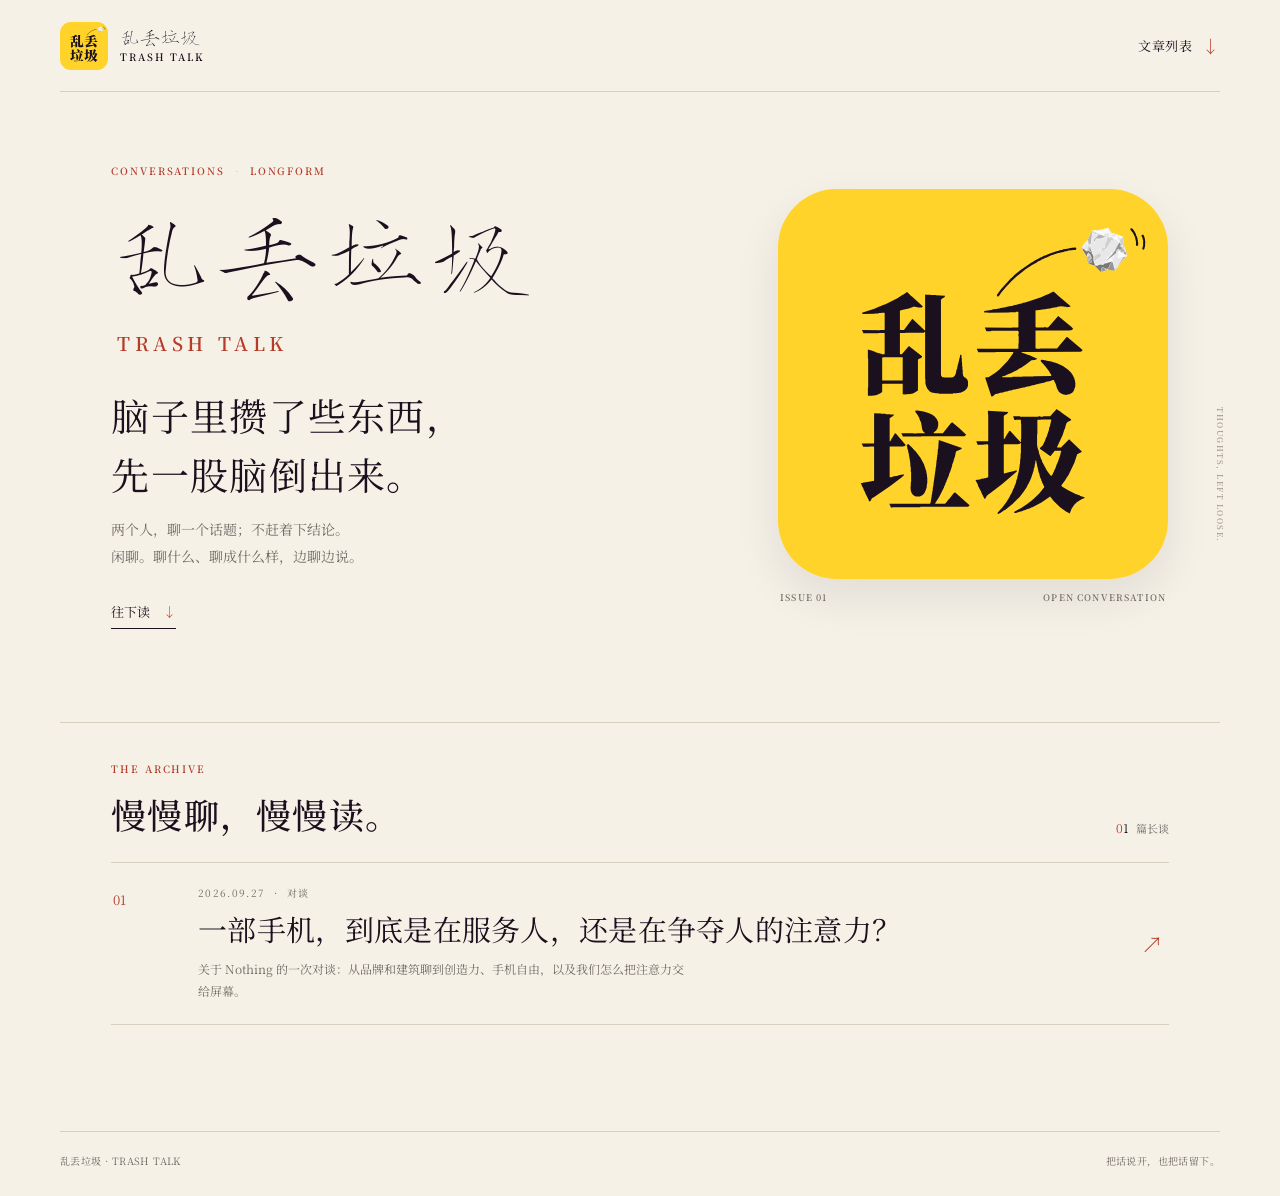
==== site/index.html @ 80cc7c70 "Build Trash Talk GitHub Pages site" ====
<!doctype html>
<html lang="zh-Hans">
<head>
  <meta charset="utf-8">
  <meta name="viewport" content="width=device-width, initial-scale=1">
  <meta name="theme-color" content="#f5f1e7">
  <meta name="description" content="两个人，聊一个话题；不赶着下结论。">
  <title>首页 · 乱丢垃圾 / Trash Talk</title>
  <link rel="icon" href="assets/branding/trash-talk-icon.svg" type="image/svg+xml">
  <link rel="preconnect" href="https://fonts.googleapis.com">
  <link rel="preconnect" href="https://fonts.gstatic.com" crossorigin>
  <link href="https://fonts.googleapis.com/css2?family=Noto+Serif+SC:wght@400;500;600;700&display=swap" rel="stylesheet">
  <link rel="stylesheet" href="assets/site.css">
</head>
<body class="home-page">
  <a class="skip-link" href="#archive">跳到文章列表</a>
  <header class="site-header home-header">
    <a class="brand" href="index.html" aria-label="Trash Talk 首页">
      <img src="assets/branding/trash-talk-icon.svg" width="48" height="48" alt="">
      <span class="brand-copy"><span class="brand-cn">乱丢垃圾</span><span class="brand-en">TRASH TALK</span></span>
    </a>
    <a class="nav-link" href="#archive">文章列表 <span aria-hidden="true">↓</span></a>
  </header>
  <main id="main">
    <section class="hero" aria-labelledby="hero-title">
      <div class="hero-copy">
        <p class="eyebrow"><span>CONVERSATIONS</span><span>·</span><span>LONGFORM</span></p>
        <h1 id="hero-title"><span class="hero-calligraphy">乱丢垃圾</span><span class="hero-title-en">TRASH TALK</span></h1>
        <p class="hero-deck">脑子里攒了些东西，<br>先一股脑倒出来。</p>
        <p class="hero-note">两个人，聊一个话题；不赶着下结论。<br>闲聊。聊什么、聊成什么样，边聊边说。</p>
        <a class="read-link" href="#archive">往下读 <span aria-hidden="true">↓</span></a>
      </div>
      <figure class="hero-mark">
        <img src="assets/branding/trash-talk-icon.svg" width="350" height="350" alt="乱丢垃圾的黄色图标，一团纸被抛向空中">
        <figcaption><span>ISSUE 01</span><span>OPEN CONVERSATION</span></figcaption>
      </figure>
      <span class="hero-side-note" aria-hidden="true">THOUGHTS, LEFT LOOSE.</span>
    </section>
    <section id="archive" class="archive" aria-labelledby="archive-title">
      <div class="section-heading">
        <div><p class="eyebrow">THE ARCHIVE</p><h2 id="archive-title">慢慢聊，慢慢读。</h2></div>
        <p class="archive-count">01 <span>篇长谈</span></p>
      </div>
      <div class="archive-list"><a class="archive-item" href="articles/2026-09-27-part-1.html">
  <span class="archive-number">01</span>
  <span class="archive-copy"><span class="archive-meta">2026.09.27 <i>·</i> 对谈</span>
    <span class="archive-title">一部手机，到底是在服务人，还是在争夺人的注意力？</span>
    <span class="archive-deck">关于 Nothing 的一次对谈：从品牌和建筑聊到创造力、手机自由，以及我们怎么把注意力交给屏幕。</span></span>
  <span class="archive-arrow" aria-hidden="true">↗</span>
</a></div>
    </section>
  </main>
  <footer class="site-footer home-footer"><span>乱丢垃圾 · TRASH TALK</span><span>把话说开，也把话留下。</span></footer>
</body>
</html>
---- site/assets/site.css ----
:root {
  color-scheme: light;
  --paper: #f5f1e7;
  --paper-deep: #ebe4d5;
  --ink: #1b111e;
  --muted: #716b66;
  --line: #d7cfc0;
  --yellow: #ffd32a;
  --red: #b53c2b;
  --song: "Noto Serif SC", "Songti SC", "SimSun", serif;
  --calligraphy: "FZ Shoujin", var(--song);
  --page: min(1160px, calc(100% - 72px));
}

@font-face {
  font-family: "FZ Shoujin";
  src: url("fonts/FZShouJinShu.ttf") format("truetype");
  font-style: normal;
  font-weight: 400;
  font-display: swap;
}

* { box-sizing: border-box; }
html { scroll-behavior: smooth; background: var(--paper); }
body {
  margin: 0;
  background: var(--paper);
  color: var(--ink);
  font-family: var(--song);
  -webkit-font-smoothing: antialiased;
  text-rendering: optimizeLegibility;
}
a { color: inherit; text-decoration: none; }
a:focus-visible { outline: 2px solid var(--red); outline-offset: 5px; }
::selection { color: var(--ink); background: var(--yellow); }

.skip-link {
  position: absolute; z-index: 10; left: 16px; top: 12px; padding: 10px 14px;
  background: var(--ink); color: var(--paper); transform: translateY(-160%);
}
.skip-link:focus { transform: translateY(0); }
.site-header, .site-footer { width: var(--page); margin-inline: auto; }
.site-header {
  min-height: 92px; display: flex; align-items: center; justify-content: space-between;
  border-bottom: 1px solid var(--line);
}
.brand { display: inline-flex; align-items: center; gap: 12px; }
.brand img { display: block; border-radius: 11px; }
.brand-copy { display: grid; gap: 1px; }
.brand-cn { font-family: var(--calligraphy); font-size: 20px; line-height: 1.05; }
.brand-en { font: 600 10px/1.2 var(--song); letter-spacing: .19em; }
.nav-link, .back-link {
  display: inline-flex; align-items: center; gap: 10px; font-size: 13px; letter-spacing: .04em;
}
.nav-link span, .back-link span { color: var(--red); font-size: 17px; transition: transform .2s ease; }
.nav-link:hover span { transform: translateY(3px); }
.back-link:hover span { transform: translate(2px, -2px); }

.hero {
  position: relative; width: var(--page); min-height: 630px; margin: 0 auto;
  display: grid; grid-template-columns: 1fr .82fr; align-items: center; gap: 5vw;
  padding: 64px 0 86px;
}
.hero-copy { position: relative; z-index: 1; padding-left: clamp(0px, 4vw, 52px); }
.eyebrow { margin: 0; color: var(--red); font: 600 10px/1.5 var(--song); letter-spacing: .19em; }
.hero-copy > .eyebrow { display: flex; gap: 10px; align-items: center; }
.hero-copy > .eyebrow span:nth-child(2) { color: var(--line); }
.hero h1 { display: grid; margin: 31px 0 0; font-weight: 400; }
.hero-calligraphy { font: 400 clamp(56px, 8vw, 105px)/1.12 var(--calligraphy); letter-spacing: .04em; }
.hero-title-en { margin: 9px 0 0 6px; color: var(--red); font: 600 clamp(14px, 1.5vw, 19px)/1 var(--song); letter-spacing: .24em; }
.hero-deck { margin: 34px 0 12px; font-size: clamp(23px, 3.3vw, 38px); line-height: 1.55; letter-spacing: .035em; }
.hero-note { margin: 0; color: var(--muted); font-size: 14px; line-height: 1.95; }
.read-link { display: inline-flex; gap: 13px; margin-top: 31px; padding-bottom: 7px; border-bottom: 1px solid var(--ink); font-size: 13px; }
.read-link span { color: var(--red); transition: transform .2s ease; }
.read-link:hover span { transform: translateY(3px); }
.hero-mark { justify-self: center; width: min(100%, 390px); margin: 0; }
.hero-mark img { display: block; width: 100%; height: auto; border-radius: 15%; box-shadow: 0 18px 45px rgb(30 18 31 / 9%); }
.hero-mark figcaption { display: flex; justify-content: space-between; padding: 13px 2px 0; color: var(--muted); font: 600 9px/1.3 var(--song); letter-spacing: .13em; }
.hero-side-note { position: absolute; right: -4px; top: 50%; color: #a59d90; font: 600 8px/1 var(--song); letter-spacing: .19em; writing-mode: vertical-rl; }

.archive { width: var(--page); margin: 0 auto; padding: 38px clamp(0px, 4vw, 52px) 106px; border-top: 1px solid var(--line); }
.section-heading { display: flex; align-items: end; justify-content: space-between; margin-bottom: 23px; }
.section-heading h2 { margin: 13px 0 0; font-size: clamp(25px, 3vw, 35px); font-weight: 500; letter-spacing: .035em; }
.archive-count { margin: 0 0 3px; font-size: 12px; }
.archive-count:first-letter { color: var(--red); }
.archive-count span { margin-left: 4px; color: var(--muted); font-size: 11px; }
.archive-list { border-top: 1px solid var(--line); }
.archive-item {
  display: grid; grid-template-columns: 65px minmax(0, 1fr) 34px; align-items: center; gap: 20px;
  min-height: 152px; padding: 22px 6px 22px 2px; border-bottom: 1px solid var(--line);
  transition: padding .2s ease, background .2s ease;
}
.archive-item:hover { padding-inline: 13px; background: rgb(255 211 42 / 9%); }
.archive-number { align-self: start; padding-top: 5px; color: var(--red); font-size: 13px; }
.archive-copy { display: grid; gap: 8px; }
.archive-meta { color: var(--muted); font-size: 10px; letter-spacing: .13em; }
.archive-meta i { padding-inline: 5px; color: var(--red); font-style: normal; }
.archive-title { font-size: clamp(20px, 2.3vw, 29px); line-height: 1.45; letter-spacing: .01em; }
.archive-deck { max-width: 70ch; color: var(--muted); font-size: 12px; line-height: 1.85; }
.archive-arrow { justify-self: end; color: var(--red); font-size: 22px; transition: transform .2s ease; }
.archive-item:hover .archive-arrow { transform: translate(3px, -3px); }
.empty-note { padding: 34px 0; color: var(--muted); font-size: 14px; }
.site-footer { display: flex; justify-content: space-between; gap: 20px; padding: 21px 0 28px; border-top: 1px solid var(--line); color: var(--muted); font-size: 10px; letter-spacing: .04em; }

.article-shell { width: min(740px, calc(100% - 44px)); margin-inline: auto; }
.article-intro { padding: clamp(63px, 11vw, 118px) 0 41px; text-align: center; }
.article-intro .eyebrow { display: flex; justify-content: center; gap: 10px; align-items: center; }
.article-intro .eyebrow span:nth-child(2) { color: var(--line); }
.article-intro h1 { max-width: 18em; margin: 28px auto 0; font-size: clamp(34px, 6.1vw, 58px); font-weight: 500; line-height: 1.43; letter-spacing: .025em; }
.article-deck { max-width: 49ch; margin: 22px auto 0; color: var(--muted); font-size: 15px; line-height: 2; }
.article-meta { display: flex; justify-content: center; align-items: center; gap: 10px; margin-top: 27px; color: var(--muted); font-size: 11px; }
.meta-dot { width: 3px; height: 3px; border-radius: 50%; background: var(--red); }
.article-rule { display: flex; align-items: center; gap: 12px; width: 80px; margin: 0 auto 43px; color: var(--red); font-size: 11px; }
.article-rule i { flex: 1; height: 1px; background: var(--line); }
.dialogue { padding-bottom: 54px; }
.turn { display: grid; grid-template-columns: 35px minmax(0, 1fr); gap: 15px; margin: 0 0 30px; }
.speaker-label { padding-top: 7px; color: var(--red); font: 600 11px/1.5 var(--song); letter-spacing: .08em; }
.speaker-b .speaker-label { color: #8d6b13; }
.turn-copy p { margin: 0 0 17px; font-size: clamp(16px, 1.6vw, 18px); line-height: 2.06; letter-spacing: .018em; }
.turn-copy p:last-child { margin-bottom: 0; }
.turn-copy strong { font-weight: 600; }
.turn-copy em { font-style: italic; }
.article-end { display: flex; justify-content: space-between; gap: 20px; padding: 21px 0 54px; border-top: 1px solid var(--line); font-size: 12px; }
.article-end a { display: inline-flex; gap: 8px; }
.article-end a span { color: var(--red); }
.article-footer { margin-top: 0; }

@media (max-width: 760px) {
  :root { --page: calc(100% - 38px); }
  .site-header { min-height: 76px; }
  .brand img { width: 40px; height: 40px; }
  .hero { min-height: 0; grid-template-columns: 1fr; gap: 34px; padding: 58px 0 68px; }
  .hero-copy { padding-left: 0; }
  .hero h1 { margin-top: 23px; }
  .hero-calligraphy { font-size: clamp(54px, 15vw, 82px); }
  .hero-deck { margin-top: 24px; }
  .hero-mark { width: min(72vw, 300px); }
  .hero-side-note { right: 0; top: 57%; }
  .archive { padding: 29px 0 72px; }
  .archive-item { grid-template-columns: 34px minmax(0, 1fr) 22px; gap: 12px; min-height: 142px; }
  .archive-title { font-size: 21px; }
  .archive-deck { font-size: 11px; }
  .site-footer { font-size: 9px; }
  .article-intro { padding-top: 63px; }
  .article-intro h1 { font-size: clamp(31px, 8.2vw, 43px); }
  .article-deck { font-size: 14px; }
  .turn { grid-template-columns: 24px minmax(0, 1fr); gap: 10px; margin-bottom: 25px; }
  .turn-copy p { font-size: 16px; line-height: 2; }
}

@media (max-width: 390px) {
  :root { --page: calc(100% - 30px); }
  .hero-note { font-size: 13px; }
  .archive-count { font-size: 10px; }
  .archive-item { grid-template-columns: 27px minmax(0, 1fr) 18px; gap: 9px; }
  .archive-title { font-size: 19px; }
  .site-footer { flex-direction: column; gap: 7px; }
}

@media (prefers-reduced-motion: reduce) {
  *, *::before, *::after { scroll-behavior: auto !important; transition-duration: .01ms !important; }
}
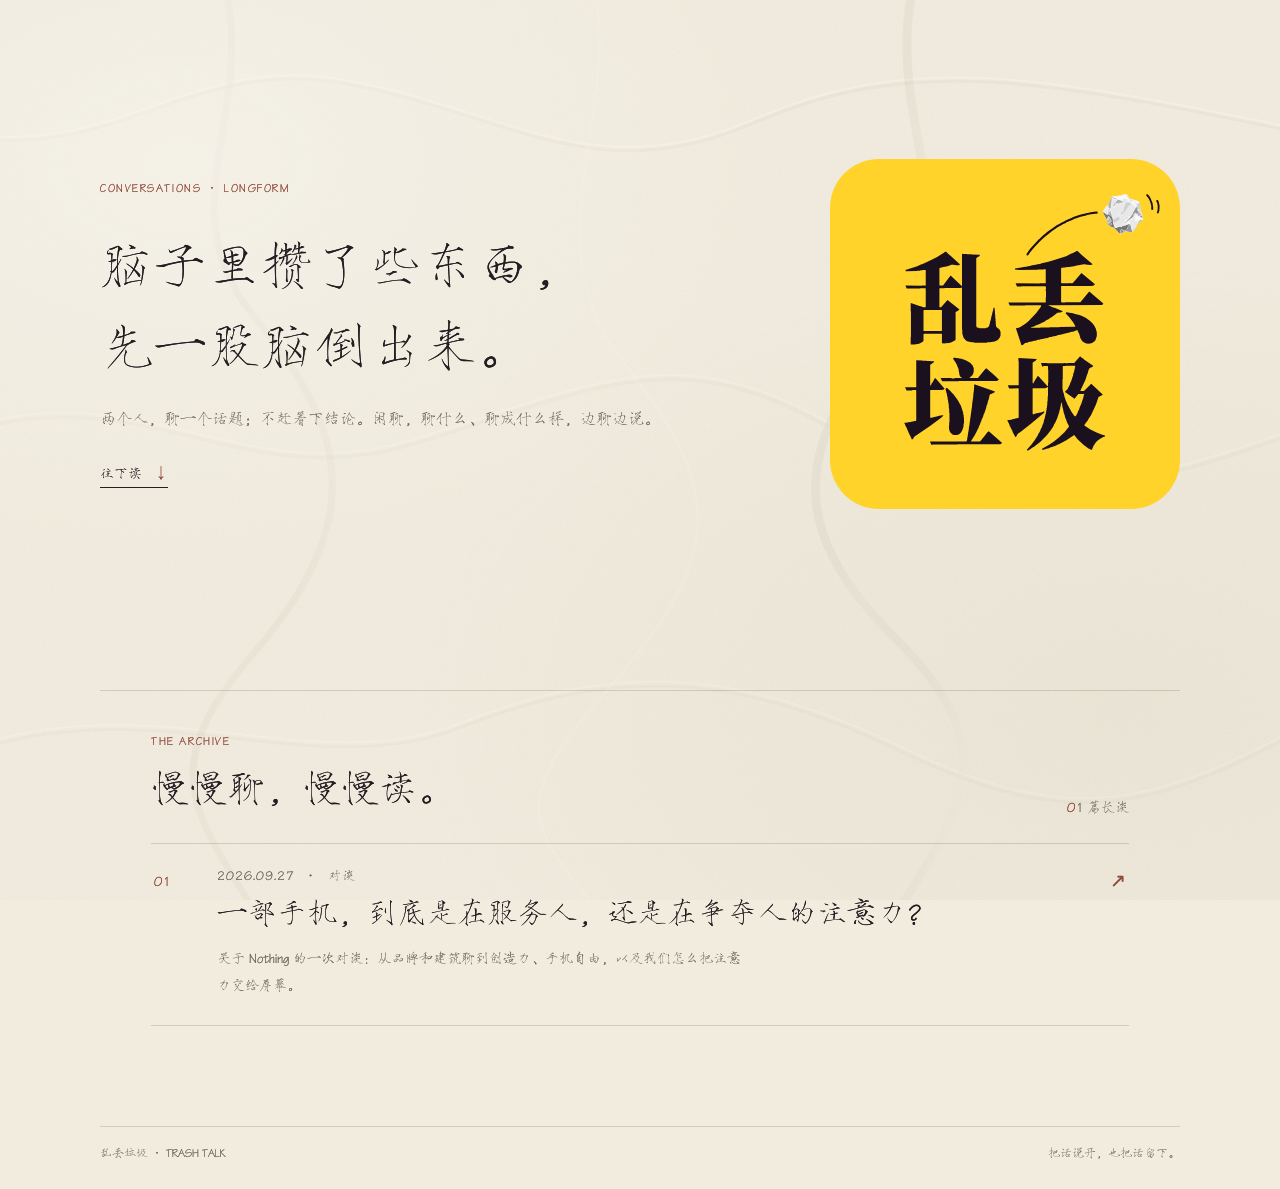
==== commit b7b914a8: "Refresh Trash Talk typography and paper layout" ====
--- a/site/index.html
+++ b/site/index.html
@@ -7,34 +7,22 @@
   <meta name="description" content="两个人，聊一个话题；不赶着下结论。">
   <title>首页 · 乱丢垃圾 / Trash Talk</title>
   <link rel="icon" href="assets/branding/trash-talk-icon.svg" type="image/svg+xml">
-  <link rel="preconnect" href="https://fonts.googleapis.com">
-  <link rel="preconnect" href="https://fonts.gstatic.com" crossorigin>
-  <link href="https://fonts.googleapis.com/css2?family=Noto+Serif+SC:wght@400;500;600;700&display=swap" rel="stylesheet">
   <link rel="stylesheet" href="assets/site.css">
 </head>
 <body class="home-page">
   <a class="skip-link" href="#archive">跳到文章列表</a>
-  <header class="site-header home-header">
-    <a class="brand" href="index.html" aria-label="Trash Talk 首页">
-      <img src="assets/branding/trash-talk-icon.svg" width="48" height="48" alt="">
-      <span class="brand-copy"><span class="brand-cn">乱丢垃圾</span><span class="brand-en">TRASH TALK</span></span>
-    </a>
-    <a class="nav-link" href="#archive">文章列表 <span aria-hidden="true">↓</span></a>
-  </header>
   <main id="main">
     <section class="hero" aria-labelledby="hero-title">
       <div class="hero-copy">
-        <p class="eyebrow"><span>CONVERSATIONS</span><span>·</span><span>LONGFORM</span></p>
-        <h1 id="hero-title"><span class="hero-calligraphy">乱丢垃圾</span><span class="hero-title-en">TRASH TALK</span></h1>
+        <p class="eyebrow">CONVERSATIONS · LONGFORM</p>
+        <h1 id="hero-title" class="visually-hidden">乱丢垃圾 · Trash Talk</h1>
         <p class="hero-deck">脑子里攒了些东西，<br>先一股脑倒出来。</p>
-        <p class="hero-note">两个人，聊一个话题；不赶着下结论。<br>闲聊。聊什么、聊成什么样，边聊边说。</p>
+        <p class="hero-note">两个人，聊一个话题；不赶着下结论。闲聊，聊什么、聊成什么样，边聊边说。</p>
         <a class="read-link" href="#archive">往下读 <span aria-hidden="true">↓</span></a>
       </div>
       <figure class="hero-mark">
-        <img src="assets/branding/trash-talk-icon.svg" width="350" height="350" alt="乱丢垃圾的黄色图标，一团纸被抛向空中">
-        <figcaption><span>ISSUE 01</span><span>OPEN CONVERSATION</span></figcaption>
+        <img src="assets/branding/trash-talk-icon.svg" width="350" height="350" alt="乱丢垃圾 Trash Talk 黄色方形标志，黑色中文字与飞起的纸团">
       </figure>
-      <span class="hero-side-note" aria-hidden="true">THOUGHTS, LEFT LOOSE.</span>
     </section>
     <section id="archive" class="archive" aria-labelledby="archive-title">
       <div class="section-heading">
--- a/site/assets/site.css
+++ b/site/assets/site.css
@@ -1,15 +1,14 @@
 :root {
   color-scheme: light;
-  --paper: #f5f1e7;
-  --paper-deep: #ebe4d5;
-  --ink: #1b111e;
-  --muted: #716b66;
-  --line: #d7cfc0;
+  --paper: #f1ecde;
+  --paper-shadow: #dfd5c0;
+  --ink: #241d22;
+  --muted: #756b63;
+  --line: rgb(76 60 49 / 18%);
   --yellow: #ffd32a;
-  --red: #b53c2b;
-  --song: "Noto Serif SC", "Songti SC", "SimSun", serif;
-  --calligraphy: "FZ Shoujin", var(--song);
-  --page: min(1160px, calc(100% - 72px));
+  --red: #934b3c;
+  --print: "FZ Shoujin", "Songti SC", "SimSun", serif;
+  --page: min(1080px, calc(100% - 72px));
 }
 
 @font-face {
@@ -21,139 +20,161 @@
 }
 
 * { box-sizing: border-box; }
-html { scroll-behavior: smooth; background: var(--paper); }
+html { min-height: 100%; background: var(--paper); scroll-behavior: smooth; }
 body {
+  position: relative;
+  isolation: isolate;
+  min-height: 100vh;
   margin: 0;
-  background: var(--paper);
   color: var(--ink);
-  font-family: var(--song);
-  -webkit-font-smoothing: antialiased;
+  font-family: var(--print);
+  -webkit-font-smoothing: auto;
   text-rendering: optimizeLegibility;
+  text-shadow: 0 0 .35px currentColor, .12px .12px rgb(36 29 34 / 9%);
+}
+body::before {
+  position: fixed;
+  z-index: -1;
+  inset: 0;
+  pointer-events: none;
+  content: "";
+  opacity: .52;
+  background-image:
+    radial-gradient(ellipse at 14% 18%, rgb(255 255 255 / 58%), transparent 38%),
+    radial-gradient(ellipse at 88% 79%, rgb(133 106 77 / 10%), transparent 45%),
+    url("paper-texture.svg");
+  background-size: cover, cover, cover;
+  mix-blend-mode: multiply;
 }
 a { color: inherit; text-decoration: none; }
 a:focus-visible { outline: 2px solid var(--red); outline-offset: 5px; }
 ::selection { color: var(--ink); background: var(--yellow); }
 
+.visually-hidden {
+  position: absolute;
+  width: 1px;
+  height: 1px;
+  padding: 0;
+  margin: -1px;
+  overflow: hidden;
+  clip: rect(0, 0, 0, 0);
+  white-space: nowrap;
+  border: 0;
+}
 .skip-link {
-  position: absolute; z-index: 10; left: 16px; top: 12px; padding: 10px 14px;
-  background: var(--ink); color: var(--paper); transform: translateY(-160%);
+  position: absolute;
+  z-index: 2;
+  top: 12px;
+  left: 16px;
+  padding: 10px 14px;
+  transform: translateY(-160%);
+  background: var(--ink);
+  color: var(--paper);
 }
 .skip-link:focus { transform: translateY(0); }
-.site-header, .site-footer { width: var(--page); margin-inline: auto; }
-.site-header {
-  min-height: 92px; display: flex; align-items: center; justify-content: space-between;
-  border-bottom: 1px solid var(--line);
-}
-.brand { display: inline-flex; align-items: center; gap: 12px; }
-.brand img { display: block; border-radius: 11px; }
-.brand-copy { display: grid; gap: 1px; }
-.brand-cn { font-family: var(--calligraphy); font-size: 20px; line-height: 1.05; }
-.brand-en { font: 600 10px/1.2 var(--song); letter-spacing: .19em; }
-.nav-link, .back-link {
-  display: inline-flex; align-items: center; gap: 10px; font-size: 13px; letter-spacing: .04em;
-}
-.nav-link span, .back-link span { color: var(--red); font-size: 17px; transition: transform .2s ease; }
-.nav-link:hover span { transform: translateY(3px); }
-.back-link:hover span { transform: translate(2px, -2px); }
 
 .hero {
-  position: relative; width: var(--page); min-height: 630px; margin: 0 auto;
-  display: grid; grid-template-columns: 1fr .82fr; align-items: center; gap: 5vw;
-  padding: 64px 0 86px;
+  display: grid;
+  grid-template-columns: minmax(0, 1fr) minmax(230px, 350px);
+  align-items: center;
+  gap: clamp(36px, 9vw, 130px);
+  width: var(--page);
+  min-height: min(690px, 82vh);
+  margin-inline: auto;
+  padding-block: 72px 94px;
 }
-.hero-copy { position: relative; z-index: 1; padding-left: clamp(0px, 4vw, 52px); }
-.eyebrow { margin: 0; color: var(--red); font: 600 10px/1.5 var(--song); letter-spacing: .19em; }
-.hero-copy > .eyebrow { display: flex; gap: 10px; align-items: center; }
-.hero-copy > .eyebrow span:nth-child(2) { color: var(--line); }
-.hero h1 { display: grid; margin: 31px 0 0; font-weight: 400; }
-.hero-calligraphy { font: 400 clamp(56px, 8vw, 105px)/1.12 var(--calligraphy); letter-spacing: .04em; }
-.hero-title-en { margin: 9px 0 0 6px; color: var(--red); font: 600 clamp(14px, 1.5vw, 19px)/1 var(--song); letter-spacing: .24em; }
-.hero-deck { margin: 34px 0 12px; font-size: clamp(23px, 3.3vw, 38px); line-height: 1.55; letter-spacing: .035em; }
-.hero-note { margin: 0; color: var(--muted); font-size: 14px; line-height: 1.95; }
-.read-link { display: inline-flex; gap: 13px; margin-top: 31px; padding-bottom: 7px; border-bottom: 1px solid var(--ink); font-size: 13px; }
+.hero-copy { max-width: 590px; }
+.eyebrow {
+  margin: 0;
+  color: var(--red);
+  font: 400 .75rem/1.6 var(--print);
+  letter-spacing: .13em;
+}
+.hero-deck {
+  margin: 30px 0 14px;
+  font-size: clamp(2rem, 4.2vw, 3.25rem);
+  line-height: 1.55;
+  letter-spacing: .035em;
+}
+.hero-note { max-width: 39em; margin: 0; color: var(--muted); font-size: 1rem; line-height: 2; }
+.read-link { display: inline-flex; align-items: center; gap: 12px; margin-top: 30px; padding-bottom: 5px; border-bottom: 1px solid var(--ink); font-size: .9rem; }
 .read-link span { color: var(--red); transition: transform .2s ease; }
-.read-link:hover span { transform: translateY(3px); }
-.hero-mark { justify-self: center; width: min(100%, 390px); margin: 0; }
-.hero-mark img { display: block; width: 100%; height: auto; border-radius: 15%; box-shadow: 0 18px 45px rgb(30 18 31 / 9%); }
-.hero-mark figcaption { display: flex; justify-content: space-between; padding: 13px 2px 0; color: var(--muted); font: 600 9px/1.3 var(--song); letter-spacing: .13em; }
-.hero-side-note { position: absolute; right: -4px; top: 50%; color: #a59d90; font: 600 8px/1 var(--song); letter-spacing: .19em; writing-mode: vertical-rl; }
+.read-link:hover span { transform: translateY(4px); }
+.hero-mark { width: min(100%, 350px); margin: 0; }
+.hero-mark img { display: block; width: 100%; height: auto; border-radius: 14%; }
 
-.archive { width: var(--page); margin: 0 auto; padding: 38px clamp(0px, 4vw, 52px) 106px; border-top: 1px solid var(--line); }
-.section-heading { display: flex; align-items: end; justify-content: space-between; margin-bottom: 23px; }
-.section-heading h2 { margin: 13px 0 0; font-size: clamp(25px, 3vw, 35px); font-weight: 500; letter-spacing: .035em; }
-.archive-count { margin: 0 0 3px; font-size: 12px; }
+.archive { width: var(--page); margin: 0 auto; padding: 42px clamp(0px, 4vw, 52px) 100px; border-top: 1px solid var(--line); }
+.section-heading { display: flex; align-items: end; justify-content: space-between; gap: 20px; margin-bottom: 24px; }
+.section-heading h2 { margin: 11px 0 0; font-size: clamp(1.8rem, 3vw, 2.4rem); font-weight: 400; line-height: 1.45; }
+.archive-count { margin: 0 0 3px; color: var(--muted); font-size: .9rem; }
 .archive-count:first-letter { color: var(--red); }
-.archive-count span { margin-left: 4px; color: var(--muted); font-size: 11px; }
 .archive-list { border-top: 1px solid var(--line); }
 .archive-item {
-  display: grid; grid-template-columns: 65px minmax(0, 1fr) 34px; align-items: center; gap: 20px;
-  min-height: 152px; padding: 22px 6px 22px 2px; border-bottom: 1px solid var(--line);
-  transition: padding .2s ease, background .2s ease;
+  display: grid;
+  grid-template-columns: 45px minmax(0, 1fr) 22px;
+  align-items: start;
+  gap: 18px;
+  padding: 25px 3px;
+  border-bottom: 1px solid var(--line);
+  transition: padding .2s ease;
 }
-.archive-item:hover { padding-inline: 13px; background: rgb(255 211 42 / 9%); }
-.archive-number { align-self: start; padding-top: 5px; color: var(--red); font-size: 13px; }
+.archive-item:hover { padding-inline: 12px; }
+.archive-number { padding-top: 5px; color: var(--red); font-size: .9rem; }
 .archive-copy { display: grid; gap: 8px; }
-.archive-meta { color: var(--muted); font-size: 10px; letter-spacing: .13em; }
+.archive-meta { color: var(--muted); font-size: .8rem; letter-spacing: .08em; }
 .archive-meta i { padding-inline: 5px; color: var(--red); font-style: normal; }
-.archive-title { font-size: clamp(20px, 2.3vw, 29px); line-height: 1.45; letter-spacing: .01em; }
-.archive-deck { max-width: 70ch; color: var(--muted); font-size: 12px; line-height: 1.85; }
-.archive-arrow { justify-self: end; color: var(--red); font-size: 22px; transition: transform .2s ease; }
+.archive-title { font-size: clamp(1.35rem, 2.4vw, 1.85rem); line-height: 1.55; }
+.archive-deck { max-width: 66ch; color: var(--muted); font-size: .9rem; line-height: 1.9; }
+.archive-arrow { justify-self: end; color: var(--red); font-size: 1.2rem; transition: transform .2s ease; }
 .archive-item:hover .archive-arrow { transform: translate(3px, -3px); }
-.empty-note { padding: 34px 0; color: var(--muted); font-size: 14px; }
-.site-footer { display: flex; justify-content: space-between; gap: 20px; padding: 21px 0 28px; border-top: 1px solid var(--line); color: var(--muted); font-size: 10px; letter-spacing: .04em; }
+.empty-note { padding: 34px 0; color: var(--muted); font-size: 1rem; }
+.site-footer { display: flex; justify-content: space-between; gap: 20px; width: var(--page); margin-inline: auto; padding: 20px 0 28px; border-top: 1px solid var(--line); color: var(--muted); font-size: .75rem; }
 
 .article-shell { width: min(740px, calc(100% - 44px)); margin-inline: auto; }
-.article-intro { padding: clamp(63px, 11vw, 118px) 0 41px; text-align: center; }
+.article-intro { padding: clamp(58px, 10vw, 108px) 0 36px; text-align: center; }
 .article-intro .eyebrow { display: flex; justify-content: center; gap: 10px; align-items: center; }
 .article-intro .eyebrow span:nth-child(2) { color: var(--line); }
-.article-intro h1 { max-width: 18em; margin: 28px auto 0; font-size: clamp(34px, 6.1vw, 58px); font-weight: 500; line-height: 1.43; letter-spacing: .025em; }
-.article-deck { max-width: 49ch; margin: 22px auto 0; color: var(--muted); font-size: 15px; line-height: 2; }
-.article-meta { display: flex; justify-content: center; align-items: center; gap: 10px; margin-top: 27px; color: var(--muted); font-size: 11px; }
+.article-intro h1 { max-width: 19em; margin: 25px auto 0; font-size: clamp(2rem, 5.5vw, 3.5rem); font-weight: 400; line-height: 1.55; letter-spacing: .025em; }
+.article-deck { max-width: 48ch; margin: 18px auto 0; color: var(--muted); font-size: 1rem; line-height: 2; }
+.article-meta { display: flex; justify-content: center; align-items: center; gap: 10px; margin-top: 23px; color: var(--muted); font-size: .85rem; }
 .meta-dot { width: 3px; height: 3px; border-radius: 50%; background: var(--red); }
-.article-rule { display: flex; align-items: center; gap: 12px; width: 80px; margin: 0 auto 43px; color: var(--red); font-size: 11px; }
+.article-rule { display: flex; align-items: center; gap: 12px; width: 76px; margin: 0 auto 38px; color: var(--red); font-size: .85rem; }
 .article-rule i { flex: 1; height: 1px; background: var(--line); }
-.dialogue { padding-bottom: 54px; }
-.turn { display: grid; grid-template-columns: 35px minmax(0, 1fr); gap: 15px; margin: 0 0 30px; }
-.speaker-label { padding-top: 7px; color: var(--red); font: 600 11px/1.5 var(--song); letter-spacing: .08em; }
-.speaker-b .speaker-label { color: #8d6b13; }
-.turn-copy p { margin: 0 0 17px; font-size: clamp(16px, 1.6vw, 18px); line-height: 2.06; letter-spacing: .018em; }
+.dialogue { padding-bottom: 48px; }
+.turn { display: grid; grid-template-columns: 32px minmax(0, 1fr); gap: 15px; margin: 0 0 29px; }
+.speaker-label { padding-top: 5px; color: var(--red); font-size: .9rem; line-height: 1.7; letter-spacing: .06em; }
+.speaker-b .speaker-label { color: #896919; }
+.turn-copy p { margin: 0 0 16px; font-size: clamp(1.1rem, 1.6vw, 1.25rem); line-height: 2.05; letter-spacing: .018em; }
 .turn-copy p:last-child { margin-bottom: 0; }
-.turn-copy strong { font-weight: 600; }
+.turn-copy strong { font-weight: 700; }
 .turn-copy em { font-style: italic; }
-.article-end { display: flex; justify-content: space-between; gap: 20px; padding: 21px 0 54px; border-top: 1px solid var(--line); font-size: 12px; }
+.article-end { display: flex; justify-content: space-between; gap: 20px; padding: 20px 0 50px; border-top: 1px solid var(--line); font-size: .9rem; }
 .article-end a { display: inline-flex; gap: 8px; }
 .article-end a span { color: var(--red); }
 .article-footer { margin-top: 0; }
 
 @media (max-width: 760px) {
   :root { --page: calc(100% - 38px); }
-  .site-header { min-height: 76px; }
-  .brand img { width: 40px; height: 40px; }
-  .hero { min-height: 0; grid-template-columns: 1fr; gap: 34px; padding: 58px 0 68px; }
-  .hero-copy { padding-left: 0; }
-  .hero h1 { margin-top: 23px; }
-  .hero-calligraphy { font-size: clamp(54px, 15vw, 82px); }
-  .hero-deck { margin-top: 24px; }
-  .hero-mark { width: min(72vw, 300px); }
-  .hero-side-note { right: 0; top: 57%; }
-  .archive { padding: 29px 0 72px; }
-  .archive-item { grid-template-columns: 34px minmax(0, 1fr) 22px; gap: 12px; min-height: 142px; }
-  .archive-title { font-size: 21px; }
-  .archive-deck { font-size: 11px; }
-  .site-footer { font-size: 9px; }
-  .article-intro { padding-top: 63px; }
-  .article-intro h1 { font-size: clamp(31px, 8.2vw, 43px); }
-  .article-deck { font-size: 14px; }
-  .turn { grid-template-columns: 24px minmax(0, 1fr); gap: 10px; margin-bottom: 25px; }
-  .turn-copy p { font-size: 16px; line-height: 2; }
+  .hero { grid-template-columns: 1fr; gap: 34px; min-height: 0; padding-block: 64px 72px; }
+  .hero-mark { grid-row: 1; width: min(58vw, 260px); justify-self: center; }
+  .hero-copy { text-align: center; }
+  .hero-deck { margin-top: 24px; font-size: clamp(1.8rem, 8vw, 2.5rem); }
+  .hero-note { margin-inline: auto; }
+  .archive { padding: 32px 0 68px; }
+  .archive-item { grid-template-columns: 30px minmax(0, 1fr) 17px; gap: 10px; padding-block: 21px; }
+  .archive-title { font-size: 1.35rem; }
+  .archive-deck { font-size: .85rem; }
+  .article-intro { padding-top: 60px; }
+  .article-intro h1 { font-size: clamp(1.9rem, 8vw, 2.75rem); }
+  .article-deck { font-size: .95rem; }
+  .turn { grid-template-columns: 23px minmax(0, 1fr); gap: 10px; margin-bottom: 24px; }
+  .turn-copy p { font-size: 1.1rem; line-height: 2; }
 }
 
 @media (max-width: 390px) {
   :root { --page: calc(100% - 30px); }
-  .hero-note { font-size: 13px; }
-  .archive-count { font-size: 10px; }
-  .archive-item { grid-template-columns: 27px minmax(0, 1fr) 18px; gap: 9px; }
-  .archive-title { font-size: 19px; }
+  .archive-count { font-size: .8rem; }
+  .archive-item { grid-template-columns: 25px minmax(0, 1fr) 15px; gap: 8px; }
   .site-footer { flex-direction: column; gap: 7px; }
 }
 
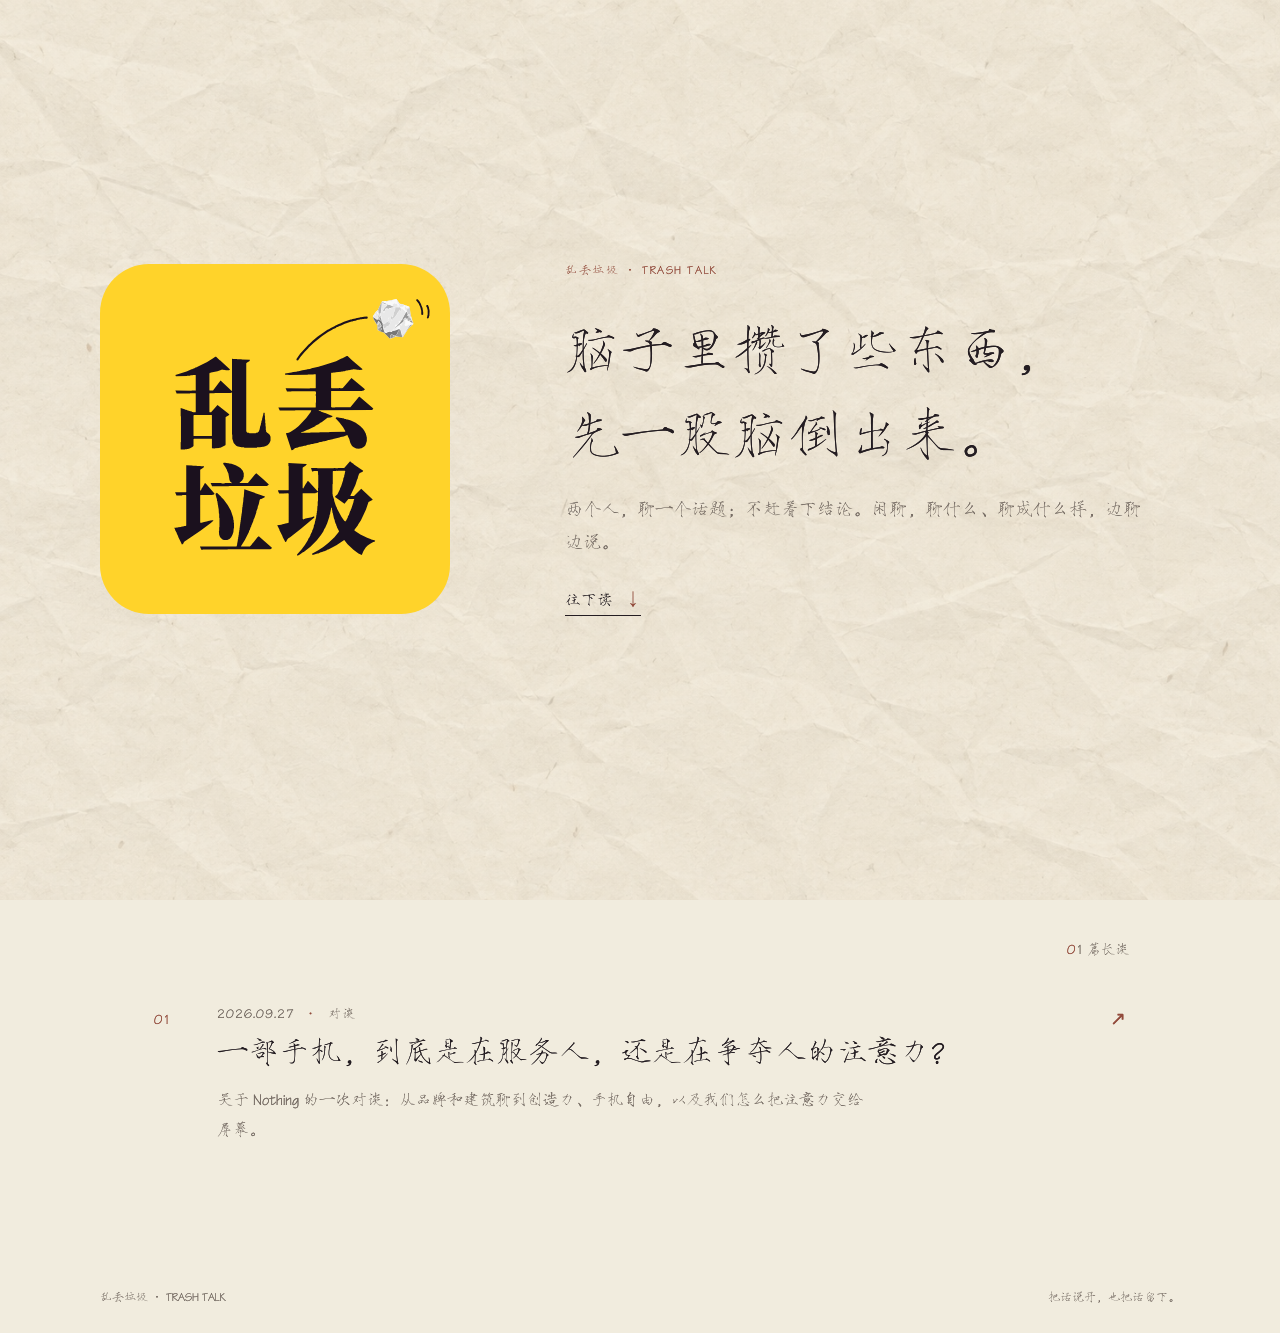
==== commit fa0b8d95: "Refine homepage hero and reading layout" ====
--- a/site/index.html
+++ b/site/index.html
@@ -13,22 +13,19 @@
   <a class="skip-link" href="#archive">跳到文章列表</a>
   <main id="main">
     <section class="hero" aria-labelledby="hero-title">
+      <figure class="hero-mark">
+        <img src="assets/branding/trash-talk-icon.svg" width="350" height="350" alt="乱丢垃圾 Trash Talk 黄色方形标志，黑色中文字与飞起的纸团">
+      </figure>
       <div class="hero-copy">
-        <p class="eyebrow">CONVERSATIONS · LONGFORM</p>
+        <p class="eyebrow">乱丢垃圾 · TRASH TALK</p>
         <h1 id="hero-title" class="visually-hidden">乱丢垃圾 · Trash Talk</h1>
         <p class="hero-deck">脑子里攒了些东西，<br>先一股脑倒出来。</p>
         <p class="hero-note">两个人，聊一个话题；不赶着下结论。闲聊，聊什么、聊成什么样，边聊边说。</p>
         <a class="read-link" href="#archive">往下读 <span aria-hidden="true">↓</span></a>
       </div>
-      <figure class="hero-mark">
-        <img src="assets/branding/trash-talk-icon.svg" width="350" height="350" alt="乱丢垃圾 Trash Talk 黄色方形标志，黑色中文字与飞起的纸团">
-      </figure>
     </section>
-    <section id="archive" class="archive" aria-labelledby="archive-title">
-      <div class="section-heading">
-        <div><p class="eyebrow">THE ARCHIVE</p><h2 id="archive-title">慢慢聊，慢慢读。</h2></div>
-        <p class="archive-count">01 <span>篇长谈</span></p>
-      </div>
+    <section id="archive" class="archive" aria-label="对谈列表">
+      <p class="archive-count archive-summary">01 <span>篇长谈</span></p>
       <div class="archive-list"><a class="archive-item" href="articles/2026-09-27-part-1.html">
   <span class="archive-number">01</span>
   <span class="archive-copy"><span class="archive-meta">2026.09.27 <i>·</i> 对谈</span>
--- a/site/assets/site.css
+++ b/site/assets/site.css
@@ -18,7 +18,6 @@
   font-weight: 400;
   font-display: swap;
 }
-
 * { box-sizing: border-box; }
 html { min-height: 100%; background: var(--paper); scroll-behavior: smooth; }
 body {
@@ -34,18 +33,16 @@
 }
 body::before {
   position: fixed;
-  z-index: -1;
+  z-index: 0;
   inset: 0;
   pointer-events: none;
   content: "";
-  opacity: .52;
-  background-image:
-    radial-gradient(ellipse at 14% 18%, rgb(255 255 255 / 58%), transparent 38%),
-    radial-gradient(ellipse at 88% 79%, rgb(133 106 77 / 10%), transparent 45%),
-    url("paper-texture.svg");
-  background-size: cover, cover, cover;
+  opacity: .36;
+  background-image: url("paper-texture.jpg");
+  background-size: cover;
   mix-blend-mode: multiply;
 }
+body > * { position: relative; z-index: 1; }
 a { color: inherit; text-decoration: none; }
 a:focus-visible { outline: 2px solid var(--red); outline-offset: 5px; }
 ::selection { color: var(--ink); background: var(--yellow); }
@@ -75,11 +72,12 @@
 
 .hero {
   display: grid;
-  grid-template-columns: minmax(0, 1fr) minmax(230px, 350px);
+  grid-template-columns: minmax(230px, 350px) minmax(0, 1fr);
   align-items: center;
   gap: clamp(36px, 9vw, 130px);
   width: var(--page);
-  min-height: min(690px, 82vh);
+  min-height: 100vh;
+  min-height: 100svh;
   margin-inline: auto;
   padding-block: 72px 94px;
 }
@@ -92,30 +90,29 @@
 }
 .hero-deck {
   margin: 30px 0 14px;
-  font-size: clamp(2rem, 4.2vw, 3.25rem);
+  font-size: clamp(2.1rem, 4.3vw, 3.4rem);
   line-height: 1.55;
   letter-spacing: .035em;
 }
-.hero-note { max-width: 39em; margin: 0; color: var(--muted); font-size: 1rem; line-height: 2; }
-.read-link { display: inline-flex; align-items: center; gap: 12px; margin-top: 30px; padding-bottom: 5px; border-bottom: 1px solid var(--ink); font-size: .9rem; }
+.hero-note { max-width: 39em; margin: 0; color: var(--muted); font-size: 1.1rem; line-height: 1.9; }
+.read-link { display: inline-flex; align-items: center; gap: 12px; margin-top: 30px; padding-bottom: 5px; border-bottom: 1px solid var(--ink); font-size: 1rem; }
 .read-link span { color: var(--red); transition: transform .2s ease; }
 .read-link:hover span { transform: translateY(4px); }
 .hero-mark { width: min(100%, 350px); margin: 0; }
 .hero-mark img { display: block; width: 100%; height: auto; border-radius: 14%; }
 
-.archive { width: var(--page); margin: 0 auto; padding: 42px clamp(0px, 4vw, 52px) 100px; border-top: 1px solid var(--line); }
+.archive { width: var(--page); margin: 0 auto; padding: 42px clamp(0px, 4vw, 52px) 100px; }
 .section-heading { display: flex; align-items: end; justify-content: space-between; gap: 20px; margin-bottom: 24px; }
-.section-heading h2 { margin: 11px 0 0; font-size: clamp(1.8rem, 3vw, 2.4rem); font-weight: 400; line-height: 1.45; }
+.section-heading h2 { margin: 11px 0 0; font-size: clamp(1.9rem, 3.1vw, 2.5rem); font-weight: 400; line-height: 1.45; }
 .archive-count { margin: 0 0 3px; color: var(--muted); font-size: .9rem; }
+.archive-summary { margin: 0 0 24px; text-align: right; }
 .archive-count:first-letter { color: var(--red); }
-.archive-list { border-top: 1px solid var(--line); }
 .archive-item {
   display: grid;
   grid-template-columns: 45px minmax(0, 1fr) 22px;
   align-items: start;
   gap: 18px;
   padding: 25px 3px;
-  border-bottom: 1px solid var(--line);
   transition: padding .2s ease;
 }
 .archive-item:hover { padding-inline: 12px; }
@@ -123,19 +120,19 @@
 .archive-copy { display: grid; gap: 8px; }
 .archive-meta { color: var(--muted); font-size: .8rem; letter-spacing: .08em; }
 .archive-meta i { padding-inline: 5px; color: var(--red); font-style: normal; }
-.archive-title { font-size: clamp(1.35rem, 2.4vw, 1.85rem); line-height: 1.55; }
-.archive-deck { max-width: 66ch; color: var(--muted); font-size: .9rem; line-height: 1.9; }
+.archive-title { font-size: clamp(1.5rem, 2.5vw, 1.95rem); line-height: 1.55; }
+.archive-deck { max-width: 66ch; color: var(--muted); font-size: 1rem; line-height: 1.85; }
 .archive-arrow { justify-self: end; color: var(--red); font-size: 1.2rem; transition: transform .2s ease; }
 .archive-item:hover .archive-arrow { transform: translate(3px, -3px); }
 .empty-note { padding: 34px 0; color: var(--muted); font-size: 1rem; }
-.site-footer { display: flex; justify-content: space-between; gap: 20px; width: var(--page); margin-inline: auto; padding: 20px 0 28px; border-top: 1px solid var(--line); color: var(--muted); font-size: .75rem; }
+.site-footer { display: flex; justify-content: space-between; gap: 20px; width: var(--page); margin-inline: auto; padding: 20px 0 28px; color: var(--muted); font-size: .75rem; }
 
 .article-shell { width: min(740px, calc(100% - 44px)); margin-inline: auto; }
 .article-intro { padding: clamp(58px, 10vw, 108px) 0 36px; text-align: center; }
 .article-intro .eyebrow { display: flex; justify-content: center; gap: 10px; align-items: center; }
 .article-intro .eyebrow span:nth-child(2) { color: var(--line); }
-.article-intro h1 { max-width: 19em; margin: 25px auto 0; font-size: clamp(2rem, 5.5vw, 3.5rem); font-weight: 400; line-height: 1.55; letter-spacing: .025em; }
-.article-deck { max-width: 48ch; margin: 18px auto 0; color: var(--muted); font-size: 1rem; line-height: 2; }
+.article-intro h1 { max-width: 19em; margin: 25px auto 0; font-size: clamp(2.1rem, 5.7vw, 3.7rem); font-weight: 400; line-height: 1.5; letter-spacing: .025em; }
+.article-deck { max-width: 48ch; margin: 18px auto 0; color: var(--muted); font-size: 1.1rem; line-height: 1.9; }
 .article-meta { display: flex; justify-content: center; align-items: center; gap: 10px; margin-top: 23px; color: var(--muted); font-size: .85rem; }
 .meta-dot { width: 3px; height: 3px; border-radius: 50%; background: var(--red); }
 .article-rule { display: flex; align-items: center; gap: 12px; width: 76px; margin: 0 auto 38px; color: var(--red); font-size: .85rem; }
@@ -144,7 +141,7 @@
 .turn { display: grid; grid-template-columns: 32px minmax(0, 1fr); gap: 15px; margin: 0 0 29px; }
 .speaker-label { padding-top: 5px; color: var(--red); font-size: .9rem; line-height: 1.7; letter-spacing: .06em; }
 .speaker-b .speaker-label { color: #896919; }
-.turn-copy p { margin: 0 0 16px; font-size: clamp(1.1rem, 1.6vw, 1.25rem); line-height: 2.05; letter-spacing: .018em; }
+.turn-copy p { margin: 0 0 17px; font-size: clamp(1.25rem, 1.7vw, 1.4rem); line-height: 1.95; letter-spacing: .018em; }
 .turn-copy p:last-child { margin-bottom: 0; }
 .turn-copy strong { font-weight: 700; }
 .turn-copy em { font-style: italic; }
@@ -158,17 +155,17 @@
   .hero { grid-template-columns: 1fr; gap: 34px; min-height: 0; padding-block: 64px 72px; }
   .hero-mark { grid-row: 1; width: min(58vw, 260px); justify-self: center; }
   .hero-copy { text-align: center; }
-  .hero-deck { margin-top: 24px; font-size: clamp(1.8rem, 8vw, 2.5rem); }
+  .hero-deck { margin-top: 24px; font-size: clamp(1.9rem, 8.2vw, 2.65rem); }
   .hero-note { margin-inline: auto; }
   .archive { padding: 32px 0 68px; }
   .archive-item { grid-template-columns: 30px minmax(0, 1fr) 17px; gap: 10px; padding-block: 21px; }
-  .archive-title { font-size: 1.35rem; }
-  .archive-deck { font-size: .85rem; }
+  .archive-title { font-size: 1.5rem; }
+  .archive-deck { font-size: .95rem; }
   .article-intro { padding-top: 60px; }
-  .article-intro h1 { font-size: clamp(1.9rem, 8vw, 2.75rem); }
-  .article-deck { font-size: .95rem; }
+  .article-intro h1 { font-size: clamp(2rem, 8.2vw, 2.9rem); }
+  .article-deck { font-size: 1.05rem; }
   .turn { grid-template-columns: 23px minmax(0, 1fr); gap: 10px; margin-bottom: 24px; }
-  .turn-copy p { font-size: 1.1rem; line-height: 2; }
+  .turn-copy p { font-size: 1.2rem; line-height: 1.95; }
 }
 
 @media (max-width: 390px) {
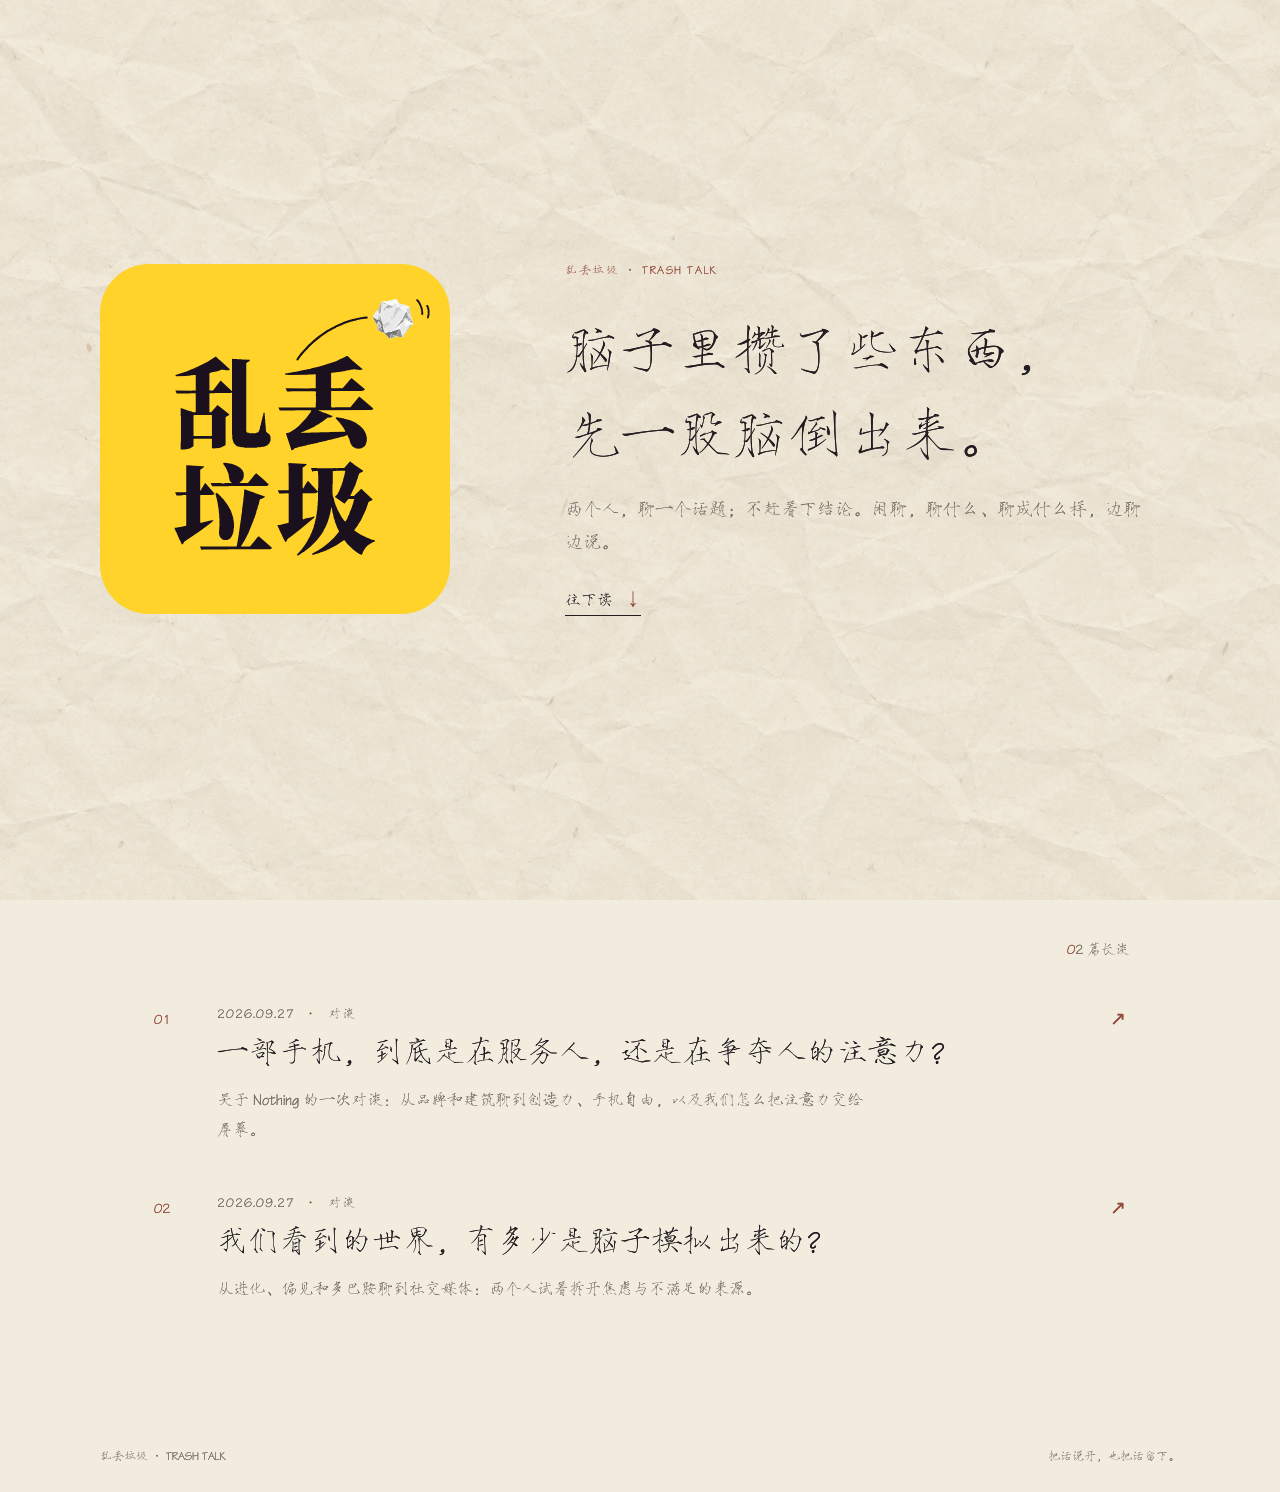
==== commit 8cdd80ef: "Publish Trash Talk conversation part 2" ====
--- a/site/index.html
+++ b/site/index.html
@@ -25,12 +25,19 @@
       </div>
     </section>
     <section id="archive" class="archive" aria-label="对谈列表">
-      <p class="archive-count archive-summary">01 <span>篇长谈</span></p>
+      <p class="archive-count archive-summary">02 <span>篇长谈</span></p>
       <div class="archive-list"><a class="archive-item" href="articles/2026-09-27-part-1.html">
   <span class="archive-number">01</span>
   <span class="archive-copy"><span class="archive-meta">2026.09.27 <i>·</i> 对谈</span>
     <span class="archive-title">一部手机，到底是在服务人，还是在争夺人的注意力？</span>
     <span class="archive-deck">关于 Nothing 的一次对谈：从品牌和建筑聊到创造力、手机自由，以及我们怎么把注意力交给屏幕。</span></span>
+  <span class="archive-arrow" aria-hidden="true">↗</span>
+</a>
+<a class="archive-item" href="articles/2026-09-27-part-2.html">
+  <span class="archive-number">02</span>
+  <span class="archive-copy"><span class="archive-meta">2026.09.27 <i>·</i> 对谈</span>
+    <span class="archive-title">我们看到的世界，有多少是脑子模拟出来的？</span>
+    <span class="archive-deck">从进化、偏见和多巴胺聊到社交媒体：两个人试着拆开焦虑与不满足的来源。</span></span>
   <span class="archive-arrow" aria-hidden="true">↗</span>
 </a></div>
     </section>
